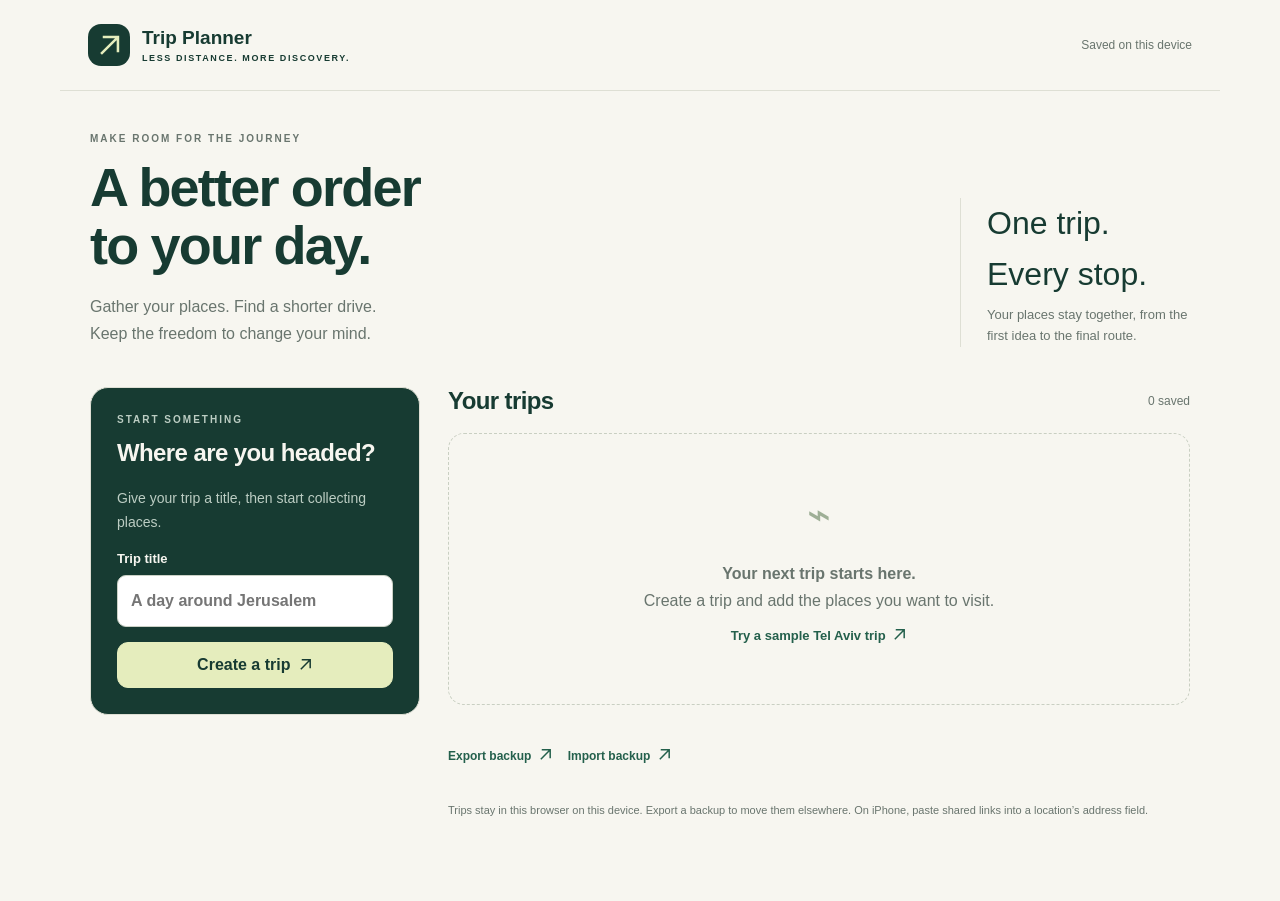
==== backend/app/web/index.html @ 1fe0a9c3 "Add manual arrival points for unroutable destinations" ====
<!doctype html>
<html lang="en">
  <head>
    <meta charset="utf-8" />
    <meta
      name="viewport"
      content="width=device-width,initial-scale=1,viewport-fit=cover"
    />
    <meta name="theme-color" content="#193c34" />
    <meta name="apple-mobile-web-app-title" content="Trip Planner" />
    <link
      rel="icon"
      href="data:image/svg+xml,%3Csvg xmlns=%27http://www.w3.org/2000/svg%27 viewBox=%270 0 64 64%27%3E%3Crect width=%2764%27 height=%2764%27 rx=%2716%27 fill=%27%23173b32%27/%3E%3Cpath d=%27M18 46L46 18M20 18h26v26%27 stroke=%27%23e5edbd%27 stroke-width=%275%27 fill=%27none%27/%3E%3C/svg%3E"
    />
    <title>Trip Planner · A better order to your day</title>
    <link rel="stylesheet" href="./leaflet.css" />
    <link rel="stylesheet" href="./style.css?v=0.4.0" />
  </head>
  <body>
    <header class="masthead">
      <a class="brand" href="#" aria-label="Trip Planner home"
        ><span class="brandmark" aria-hidden="true"
          ><svg class="icon" viewBox="0 0 16 16">
            <path
              d="M3 13L13 3M4 3h9v9"
              fill="none"
              stroke="currentColor"
              stroke-width="1.5"
            /></svg></span
        ><span
          >Trip Planner<small>LESS DISTANCE. MORE DISCOVERY.</small></span
        ></a
      ><span class="local-tag">Saved on this device</span>
    </header>
    <main id="app"></main>
    <div
      id="notice"
      class="notice"
      role="status"
      aria-live="polite"
      hidden
    ></div>
    <dialog id="editor" aria-labelledby="editor-title">
      <form id="place-form">
        <div class="dialog-head">
          <div>
            <span class="eyebrow">YOUR PLACES</span>
            <h2 id="editor-title">Add a location</h2>
          </div>
          <button
            type="button"
            class="icon-button"
            data-close
            aria-label="Close editor"
          >
            ×
          </button>
        </div>
        <input type="hidden" name="id" /><label
          >Place name (optional)<input
            name="name"
            maxlength="200"
            autocomplete="off"
            placeholder="A café, a lookout, a friend’s place…" /></label
        ><label
          >Address or shared link<textarea
            name="address"
            rows="2"
            maxlength="16000"
            placeholder="Paste from Google Maps or Waze"
          ></textarea></label
        ><button type="button" class="text-button" id="extract">
          Retry link extraction
        </button>
        <p class="help">
          Coordinates and place names are extracted automatically from supported map links. You can edit them below.
        </p>
        <div class="coordinate-fields">
          <label
            >Latitude<input
              name="latitude"
              inputmode="decimal"
              placeholder="32.0800" /></label
          ><label
            >Longitude<input
              name="longitude"
              inputmode="decimal"
              placeholder="34.7800"
          /></label>
        </div>
        <p id="form-error" class="field-error" role="alert"></p>
        <div class="dialog-actions">
          <button type="button" class="secondary" data-close>Cancel</button
          ><button type="submit">Save location</button>
        </div>
      </form>
    </dialog>
    <script src="./leaflet.js"></script>
    <script type="module" src="./app.mjs?v=0.4.0"></script>
  </body>
</html>
---- backend/app/web/leaflet.css ----
/* required styles */

.leaflet-pane,
.leaflet-tile,
.leaflet-marker-icon,
.leaflet-marker-shadow,
.leaflet-tile-container,
.leaflet-pane > svg,
.leaflet-pane > canvas,
.leaflet-zoom-box,
.leaflet-image-layer,
.leaflet-layer {
	position: absolute;
	left: 0;
	top: 0;
	}
.leaflet-container {
	overflow: hidden;
	}
.leaflet-tile,
.leaflet-marker-icon,
.leaflet-marker-shadow {
	-webkit-user-select: none;
	   -moz-user-select: none;
	        user-select: none;
	  -webkit-user-drag: none;
	}
/* Prevents IE11 from highlighting tiles in blue */
.leaflet-tile::selection {
	background: transparent;
}
/* Safari renders non-retina tile on retina better with this, but Chrome is worse */
.leaflet-safari .leaflet-tile {
	image-rendering: -webkit-optimize-contrast;
	}
/* hack that prevents hw layers "stretching" when loading new tiles */
.leaflet-safari .leaflet-tile-container {
	width: 1600px;
	height: 1600px;
	-webkit-transform-origin: 0 0;
	}
.leaflet-marker-icon,
.leaflet-marker-shadow {
	display: block;
	}
/* .leaflet-container svg: reset svg max-width decleration shipped in Joomla! (joomla.org) 3.x */
/* .leaflet-container img: map is broken in FF if you have max-width: 100% on tiles */
.leaflet-container .leaflet-overlay-pane svg {
	max-width: none !important;
	max-height: none !important;
	}
.leaflet-container .leaflet-marker-pane img,
.leaflet-container .leaflet-shadow-pane img,
.leaflet-container .leaflet-tile-pane img,
.leaflet-container img.leaflet-image-layer,
.leaflet-container .leaflet-tile {
	max-width: none !important;
	max-height: none !important;
	width: auto;
	padding: 0;
	}

.leaflet-container img.leaflet-tile {
	/* See: https://bugs.chromium.org/p/chromium/issues/detail?id=600120 */
	mix-blend-mode: plus-lighter;
}

.leaflet-container.leaflet-touch-zoom {
	-ms-touch-action: pan-x pan-y;
	touch-action: pan-x pan-y;
	}
.leaflet-container.leaflet-touch-drag {
	-ms-touch-action: pinch-zoom;
	/* Fallback for FF which doesn't support pinch-zoom */
	touch-action: none;
	touch-action: pinch-zoom;
}
.leaflet-container.leaflet-touch-drag.leaflet-touch-zoom {
	-ms-touch-action: none;
	touch-action: none;
}
.leaflet-container {
	-webkit-tap-highlight-color: transparent;
}
.leaflet-container a {
	-webkit-tap-highlight-color: rgba(51, 181, 229, 0.4);
}
.leaflet-tile {
	filter: inherit;
	visibility: hidden;
	}
.leaflet-tile-loaded {
	visibility: inherit;
	}
.leaflet-zoom-box {
	width: 0;
	height: 0;
	-moz-box-sizing: border-box;
	     box-sizing: border-box;
	z-index: 800;
	}
/* workaround for https://bugzilla.mozilla.org/show_bug.cgi?id=888319 */
.leaflet-overlay-pane svg {
	-moz-user-select: none;
	}

.leaflet-pane         { z-index: 400; }

.leaflet-tile-pane    { z-index: 200; }
.leaflet-overlay-pane { z-index: 400; }
.leaflet-shadow-pane  { z-index: 500; }
.leaflet-marker-pane  { z-index: 600; }
.leaflet-tooltip-pane   { z-index: 650; }
.leaflet-popup-pane   { z-index: 700; }

.leaflet-map-pane canvas { z-index: 100; }
.leaflet-map-pane svg    { z-index: 200; }

.leaflet-vml-shape {
	width: 1px;
	height: 1px;
	}
.lvml {
	behavior: url(#default#VML);
	display: inline-block;
	position: absolute;
	}


/* control positioning */

.leaflet-control {
	position: relative;
	z-index: 800;
	pointer-events: visiblePainted; /* IE 9-10 doesn't have auto */
	pointer-events: auto;
	}
.leaflet-top,
.leaflet-bottom {
	position: absolute;
	z-index: 1000;
	pointer-events: none;
	}
.leaflet-top {
	top: 0;
	}
.leaflet-right {
	right: 0;
	}
.leaflet-bottom {
	bottom: 0;
	}
.leaflet-left {
	left: 0;
	}
.leaflet-control {
	float: left;
	clear: both;
	}
.leaflet-right .leaflet-control {
	float: right;
	}
.leaflet-top .leaflet-control {
	margin-top: 10px;
	}
.leaflet-bottom .leaflet-control {
	margin-bottom: 10px;
	}
.leaflet-left .leaflet-control {
	margin-left: 10px;
	}
.leaflet-right .leaflet-control {
	margin-right: 10px;
	}


/* zoom and fade animations */

.leaflet-fade-anim .leaflet-popup {
	opacity: 0;
	-webkit-transition: opacity 0.2s linear;
	   -moz-transition: opacity 0.2s linear;
	        transition: opacity 0.2s linear;
	}
.leaflet-fade-anim .leaflet-map-pane .leaflet-popup {
	opacity: 1;
	}
.leaflet-zoom-animated {
	-webkit-transform-origin: 0 0;
	    -ms-transform-origin: 0 0;
	        transform-origin: 0 0;
	}
svg.leaflet-zoom-animated {
	will-change: transform;
}

.leaflet-zoom-anim .leaflet-zoom-animated {
	-webkit-transition: -webkit-transform 0.25s cubic-bezier(0,0,0.25,1);
	   -moz-transition:    -moz-transform 0.25s cubic-bezier(0,0,0.25,1);
	        transition:         transform 0.25s cubic-bezier(0,0,0.25,1);
	}
.leaflet-zoom-anim .leaflet-tile,
.leaflet-pan-anim .leaflet-tile {
	-webkit-transition: none;
	   -moz-transition: none;
	        transition: none;
	}

.leaflet-zoom-anim .leaflet-zoom-hide {
	visibility: hidden;
	}


/* cursors */

.leaflet-interactive {
	cursor: pointer;
	}
.leaflet-grab {
	cursor: -webkit-grab;
	cursor:    -moz-grab;
	cursor:         grab;
	}
.leaflet-crosshair,
.leaflet-crosshair .leaflet-interactive {
	cursor: crosshair;
	}
.leaflet-popup-pane,
.leaflet-control {
	cursor: auto;
	}
.leaflet-dragging .leaflet-grab,
.leaflet-dragging .leaflet-grab .leaflet-interactive,
.leaflet-dragging .leaflet-marker-draggable {
	cursor: move;
	cursor: -webkit-grabbing;
	cursor:    -moz-grabbing;
	cursor:         grabbing;
	}

/* marker & overlays interactivity */
.leaflet-marker-icon,
.leaflet-marker-shadow,
.leaflet-image-layer,
.leaflet-pane > svg path,
.leaflet-tile-container {
	pointer-events: none;
	}

.leaflet-marker-icon.leaflet-interactive,
.leaflet-image-layer.leaflet-interactive,
.leaflet-pane > svg path.leaflet-interactive,
svg.leaflet-image-layer.leaflet-interactive path {
	pointer-events: visiblePainted; /* IE 9-10 doesn't have auto */
	pointer-events: auto;
	}

/* visual tweaks */

.leaflet-container {
	background: #ddd;
	outline-offset: 1px;
	}
.leaflet-container a {
	color: #0078A8;
	}
.leaflet-zoom-box {
	border: 2px dotted #38f;
	background: rgba(255,255,255,0.5);
	}


/* general typography */
.leaflet-container {
	font-family: "Helvetica Neue", Arial, Helvetica, sans-serif;
	font-size: 12px;
	font-size: 0.75rem;
	line-height: 1.5;
	}


/* general toolbar styles */

.leaflet-bar {
	box-shadow: 0 1px 5px rgba(0,0,0,0.65);
	border-radius: 4px;
	}
.leaflet-bar a {
	background-color: #fff;
	border-bottom: 1px solid #ccc;
	width: 26px;
	height: 26px;
	line-height: 26px;
	display: block;
	text-align: center;
	text-decoration: none;
	color: black;
	}
.leaflet-bar a,
.leaflet-control-layers-toggle {
	background-position: 50% 50%;
	background-repeat: no-repeat;
	display: block;
	}
.leaflet-bar a:hover,
.leaflet-bar a:focus {
	background-color: #f4f4f4;
	}
.leaflet-bar a:first-child {
	border-top-left-radius: 4px;
	border-top-right-radius: 4px;
	}
.leaflet-bar a:last-child {
	border-bottom-left-radius: 4px;
	border-bottom-right-radius: 4px;
	border-bottom: none;
	}
.leaflet-bar a.leaflet-disabled {
	cursor: default;
	background-color: #f4f4f4;
	color: #bbb;
	}

.leaflet-touch .leaflet-bar a {
	width: 30px;
	height: 30px;
	line-height: 30px;
	}
.leaflet-touch .leaflet-bar a:first-child {
	border-top-left-radius: 2px;
	border-top-right-radius: 2px;
	}
.leaflet-touch .leaflet-bar a:last-child {
	border-bottom-left-radius: 2px;
	border-bottom-right-radius: 2px;
	}

/* zoom control */

.leaflet-control-zoom-in,
.leaflet-control-zoom-out {
	font: bold 18px 'Lucida Console', Monaco, monospace;
	text-indent: 1px;
	}

.leaflet-touch .leaflet-control-zoom-in, .leaflet-touch .leaflet-control-zoom-out  {
	font-size: 22px;
	}


/* layers control */

.leaflet-control-layers {
	box-shadow: 0 1px 5px rgba(0,0,0,0.4);
	background: #fff;
	border-radius: 5px;
	}
.leaflet-control-layers-toggle {
	background-image: url(images/layers.png);
	width: 36px;
	height: 36px;
	}
.leaflet-retina .leaflet-control-layers-toggle {
	background-image: url(images/layers-2x.png);
	background-size: 26px 26px;
	}
.leaflet-touch .leaflet-control-layers-toggle {
	width: 44px;
	height: 44px;
	}
.leaflet-control-layers .leaflet-control-layers-list,
.leaflet-control-layers-expanded .leaflet-control-layers-toggle {
	display: none;
	}
.leaflet-control-layers-expanded .leaflet-control-layers-list {
	display: block;
	position: relative;
	}
.leaflet-control-layers-expanded {
	padding: 6px 10px 6px 6px;
	color: #333;
	background: #fff;
	}
.leaflet-control-layers-scrollbar {
	overflow-y: scroll;
	overflow-x: hidden;
	padding-right: 5px;
	}
.leaflet-control-layers-selector {
	margin-top: 2px;
	position: relative;
	top: 1px;
	}
.leaflet-control-layers label {
	display: block;
	font-size: 13px;
	font-size: 1.08333em;
	}
.leaflet-control-layers-separator {
	height: 0;
	border-top: 1px solid #ddd;
	margin: 5px -10px 5px -6px;
	}

/* Default icon URLs */
.leaflet-default-icon-path { /* used only in path-guessing heuristic, see L.Icon.Default */
	background-image: url(images/marker-icon.png);
	}


/* attribution and scale controls */

.leaflet-container .leaflet-control-attribution {
	background: #fff;
	background: rgba(255, 255, 255, 0.8);
	margin: 0;
	}
.leaflet-control-attribution,
.leaflet-control-scale-line {
	padding: 0 5px;
	color: #333;
	line-height: 1.4;
	}
.leaflet-control-attribution a {
	text-decoration: none;
	}
.leaflet-control-attribution a:hover,
.leaflet-control-attribution a:focus {
	text-decoration: underline;
	}
.leaflet-attribution-flag {
	display: inline !important;
	vertical-align: baseline !important;
	width: 1em;
	height: 0.6669em;
	}
.leaflet-left .leaflet-control-scale {
	margin-left: 5px;
	}
.leaflet-bottom .leaflet-control-scale {
	margin-bottom: 5px;
	}
.leaflet-control-scale-line {
	border: 2px solid #777;
	border-top: none;
	line-height: 1.1;
	padding: 2px 5px 1px;
	white-space: nowrap;
	-moz-box-sizing: border-box;
	     box-sizing: border-box;
	background: rgba(255, 255, 255, 0.8);
	text-shadow: 1px 1px #fff;
	}
.leaflet-control-scale-line:not(:first-child) {
	border-top: 2px solid #777;
	border-bottom: none;
	margin-top: -2px;
	}
.leaflet-control-scale-line:not(:first-child):not(:last-child) {
	border-bottom: 2px solid #777;
	}

.leaflet-touch .leaflet-control-attribution,
.leaflet-touch .leaflet-control-layers,
.leaflet-touch .leaflet-bar {
	box-shadow: none;
	}
.leaflet-touch .leaflet-control-layers,
.leaflet-touch .leaflet-bar {
	border: 2px solid rgba(0,0,0,0.2);
	background-clip: padding-box;
	}


/* popup */

.leaflet-popup {
	position: absolute;
	text-align: center;
	margin-bottom: 20px;
	}
.leaflet-popup-content-wrapper {
	padding: 1px;
	text-align: left;
	border-radius: 12px;
	}
.leaflet-popup-content {
	margin: 13px 24px 13px 20px;
	line-height: 1.3;
	font-size: 13px;
	font-size: 1.08333em;
	min-height: 1px;
	}
.leaflet-popup-content p {
	margin: 17px 0;
	margin: 1.3em 0;
	}
.leaflet-popup-tip-container {
	width: 40px;
	height: 20px;
	position: absolute;
	left: 50%;
	margin-top: -1px;
	margin-left: -20px;
	overflow: hidden;
	pointer-events: none;
	}
.leaflet-popup-tip {
	width: 17px;
	height: 17px;
	padding: 1px;

	margin: -10px auto 0;
	pointer-events: auto;

	-webkit-transform: rotate(45deg);
	   -moz-transform: rotate(45deg);
	    -ms-transform: rotate(45deg);
	        transform: rotate(45deg);
	}
.leaflet-popup-content-wrapper,
.leaflet-popup-tip {
	background: white;
	color: #333;
	box-shadow: 0 3px 14px rgba(0,0,0,0.4);
	}
.leaflet-container a.leaflet-popup-close-button {
	position: absolute;
	top: 0;
	right: 0;
	border: none;
	text-align: center;
	width: 24px;
	height: 24px;
	font: 16px/24px Tahoma, Verdana, sans-serif;
	color: #757575;
	text-decoration: none;
	background: transparent;
	}
.leaflet-container a.leaflet-popup-close-button:hover,
.leaflet-container a.leaflet-popup-close-button:focus {
	color: #585858;
	}
.leaflet-popup-scrolled {
	overflow: auto;
	}

.leaflet-oldie .leaflet-popup-content-wrapper {
	-ms-zoom: 1;
	}
.leaflet-oldie .leaflet-popup-tip {
	width: 24px;
	margin: 0 auto;

	-ms-filter: "progid:DXImageTransform.Microsoft.Matrix(M11=0.70710678, M12=0.70710678, M21=-0.70710678, M22=0.70710678)";
	filter: progid:DXImageTransform.Microsoft.Matrix(M11=0.70710678, M12=0.70710678, M21=-0.70710678, M22=0.70710678);
	}

.leaflet-oldie .leaflet-control-zoom,
.leaflet-oldie .leaflet-control-layers,
.leaflet-oldie .leaflet-popup-content-wrapper,
.leaflet-oldie .leaflet-popup-tip {
	border: 1px solid #999;
	}


/* div icon */

.leaflet-div-icon {
	background: #fff;
	border: 1px solid #666;
	}


/* Tooltip */
/* Base styles for the element that has a tooltip */
.leaflet-tooltip {
	position: absolute;
	padding: 6px;
	background-color: #fff;
	border: 1px solid #fff;
	border-radius: 3px;
	color: #222;
	white-space: nowrap;
	-webkit-user-select: none;
	-moz-user-select: none;
	-ms-user-select: none;
	user-select: none;
	pointer-events: none;
	box-shadow: 0 1px 3px rgba(0,0,0,0.4);
	}
.leaflet-tooltip.leaflet-interactive {
	cursor: pointer;
	pointer-events: auto;
	}
.leaflet-tooltip-top:before,
.leaflet-tooltip-bottom:before,
.leaflet-tooltip-left:before,
.leaflet-tooltip-right:before {
	position: absolute;
	pointer-events: none;
	border: 6px solid transparent;
	background: transparent;
	content: "";
	}

/* Directions */

.leaflet-tooltip-bottom {
	margin-top: 6px;
}
.leaflet-tooltip-top {
	margin-top: -6px;
}
.leaflet-tooltip-bottom:before,
.leaflet-tooltip-top:before {
	left: 50%;
	margin-left: -6px;
	}
.leaflet-tooltip-top:before {
	bottom: 0;
	margin-bottom: -12px;
	border-top-color: #fff;
	}
.leaflet-tooltip-bottom:before {
	top: 0;
	margin-top: -12px;
	margin-left: -6px;
	border-bottom-color: #fff;
	}
.leaflet-tooltip-left {
	margin-left: -6px;
}
.leaflet-tooltip-right {
	margin-left: 6px;
}
.leaflet-tooltip-left:before,
.leaflet-tooltip-right:before {
	top: 50%;
	margin-top: -6px;
	}
.leaflet-tooltip-left:before {
	right: 0;
	margin-right: -12px;
	border-left-color: #fff;
	}
.leaflet-tooltip-right:before {
	left: 0;
	margin-left: -12px;
	border-right-color: #fff;
	}

/* Printing */

@media print {
	/* Prevent printers from removing background-images of controls. */
	.leaflet-control {
		-webkit-print-color-adjust: exact;
		print-color-adjust: exact;
		}
	}
---- backend/app/web/style.css ----
:root {
  --ink: #173b32;
  --muted: #69756e;
  --paper: #f7f6f0;
  --line: #dedfd4;
  --green: #24604c;
  --lime: #e5edbd;
  --white: #fff;
  --error: #9e3432;
  font-family: -apple-system, BlinkMacSystemFont, "Segoe UI", sans-serif;
  color: var(--ink);
  background: var(--paper);
  font-synthesis: none;
}
* {
  box-sizing: border-box;
}
body {
  margin: 0;
}
button,
input,
textarea,
select {
  font: inherit;
}
button,
a,
input,
select,
textarea {
  -webkit-tap-highlight-color: transparent;
}
button {
  border: 1px solid var(--green);
  background: var(--green);
  color: white;
  padding: 13px 19px;
  border-radius: 11px;
  font-weight: 650;
  cursor: pointer;
  min-height: 44px;
}
button:disabled {
  opacity: 0.4;
  cursor: default;
}
button:hover:not(:disabled) {
  filter: brightness(0.94);
}
a {
  color: inherit;
}
button:focus-visible,
a:focus-visible {
  outline: 3px solid #97ae55;
  outline-offset: 3px;
}
input,
textarea,
select {
  display: block;
  width: 100%;
  padding: 13px;
  border: 1px solid #cbd1c6;
  border-radius: 9px;
  background: white;
  color: var(--ink);
  margin-top: 7px;
  font-size: 16px;
}
input:focus,
textarea:focus,
select:focus {
  outline: 2px solid #679680;
  outline-offset: 1px;
}
label {
  display: block;
  font-size: 13px;
  font-weight: 650;
  line-height: 1.5;
}
h1,
h2,
h3,
p {
  margin-top: 0;
}
h1 {
  font-size: clamp(32px, 5vw, 54px);
  line-height: 1.08;
  letter-spacing: -1.8px;
  font-weight: 600;
  margin-bottom: 18px;
}
h2 {
  font-size: 24px;
  letter-spacing: -0.6px;
}
h3 {
  font-size: 17px;
}
.masthead {
  max-width: 1160px;
  margin: auto;
  padding: 24px 28px;
  display: flex;
  align-items: center;
  justify-content: space-between;
  border-bottom: 1px solid var(--line);
}
.brand {
  display: flex;
  gap: 12px;
  align-items: center;
  text-decoration: none;
  font-size: 19px;
  font-weight: 750;
}
.brand small {
  display: block;
  font-size: 9px;
  letter-spacing: 1.6px;
  font-weight: 600;
  margin-top: 4px;
}
.brandmark {
  display: grid;
  place-items: center;
  width: 42px;
  height: 42px;
  background: var(--ink);
  color: var(--lime);
  border-radius: 13px;
  font-size: 29px;
}
.local-tag {
  font-size: 12px;
  color: var(--muted);
}
main {
  max-width: 1100px;
  margin: auto;
  padding: 42px 0 70px;
}
.eyebrow {
  font-size: 10px;
  letter-spacing: 2px;
  font-weight: 750;
  color: var(--muted);
  display: block;
  margin-bottom: 14px;
}
.intro {
  display: flex;
  justify-content: space-between;
  gap: 40px;
  align-items: end;
  margin-bottom: 40px;
}
.intro p {
  max-width: 420px;
  color: var(--muted);
  font-size: 16px;
  line-height: 1.7;
  margin: 0;
}
.intro aside {
  border-left: 1px solid var(--line);
  padding-left: 26px;
  font-size: 13px;
  max-width: 230px;
  color: var(--muted);
  line-height: 1.6;
}
.intro aside strong {
  display: block;
  font-size: 32px;
  color: var(--ink);
  font-weight: 500;
  margin-bottom: 5px;
}
.grid {
  display: grid;
  grid-template-columns: 330px 1fr;
  gap: 28px;
  align-items: start;
}
.panel {
  border: 1px solid var(--line);
  border-radius: 18px;
  background: white;
  padding: 26px;
}
.create-panel {
  background: var(--ink);
  color: var(--paper);
}
.create-panel .eyebrow,
.create-panel p {
  color: #bccdc3;
}
.create-panel p {
  font-size: 14px;
  line-height: 1.7;
}
.create-panel button {
  background: var(--lime);
  color: var(--ink);
  border-color: var(--lime);
  width: 100%;
  margin-top: 15px;
}
.create-panel input {
  background: #fff;
  color: var(--ink);
}
.section-head {
  display: flex;
  justify-content: space-between;
  align-items: center;
  margin-bottom: 18px;
  gap: 12px;
}
.section-head h2 {
  margin: 0;
}
.count {
  font-size: 12px;
  color: var(--muted);
}
.trip-card {
  display: block;
  width: 100%;
  text-align: start;
  background: white;
  color: var(--ink);
  border-color: var(--line);
  padding: 23px;
  margin-bottom: 12px;
  border-radius: 15px;
  font-weight: 400;
  position: relative;
}
.trip-card h3 {
  margin-bottom: 8px;
  font-size: 20px;
}
.trip-card small {
  color: var(--muted);
}
.trip-card .arrow {
  position: absolute;
  right: 24px;
  top: 25px;
  font-size: 24px;
}
.empty {
  padding: 46px 22px;
  text-align: center;
  border: 1px dashed #c9cfc2;
  border-radius: 16px;
  color: var(--muted);
  line-height: 1.7;
}
.empty .empty-icon {
  display: block;
  font-size: 40px;
  color: #9eaf96;
  margin-bottom: 12px;
}
.secondary {
  background: transparent;
  color: var(--ink);
  border-color: #cbd1c6;
}
.text-button {
  border: 0;
  background: transparent;
  color: var(--green);
  padding: 8px 0;
  text-align: start;
  font-size: 13px;
  min-height: 44px;
}
.back {
  padding: 6px 0;
  margin-bottom: 26px;
}
.trip-heading {
  display: flex;
  justify-content: space-between;
  align-items: center;
  gap: 15px;
  margin-bottom: 28px;
}
.trip-heading h1 {
  font-size: 38px;
  margin-bottom: 8px;
}
.trip-heading p {
  margin: 0;
  color: var(--muted);
  font-size: 14px;
}
.steps {
  display: flex;
  gap: 8px;
  border-bottom: 1px solid var(--line);
  margin-bottom: 25px;
}
.step {
  border: 0;
  border-radius: 0;
  background: transparent;
  color: var(--muted);
  padding: 14px 17px;
  border-bottom: 3px solid transparent;
  font-size: 14px;
}
.step.active {
  color: var(--ink);
  border-bottom-color: var(--green);
}
.step span {
  display: inline-grid;
  place-items: center;
  border: 1px solid #bdc7b9;
  border-radius: 50%;
  width: 22px;
  height: 22px;
  margin-right: 7px;
  font-size: 11px;
}
.step.active span {
  background: var(--ink);
  color: white;
  border-color: var(--ink);
}
.editor-layout {
  display: grid;
  grid-template-columns: 1fr 310px;
  gap: 25px;
  align-items: start;
}
.location {
  display: flex;
  gap: 14px;
  padding: 20px 0;
  border-bottom: 1px solid var(--line);
  align-items: start;
}
.location:first-child {
  padding-top: 0;
}
.location:last-child {
  border-bottom: 0;
  padding-bottom: 0;
}
.number {
  width: 29px;
  height: 29px;
  border-radius: 9px;
  background: #edf1e7;
  display: grid;
  place-items: center;
  flex-shrink: 0;
  font-size: 12px;
  font-weight: 700;
}
.place-copy {
  flex: 1;
  min-width: 0;
}
.place-copy h3 {
  margin: 0 0 7px;
  font-size: 16px;
  overflow-wrap: anywhere;
}
.place-copy p {
  margin: 0 0 8px;
  color: var(--muted);
  font-size: 13px;
  line-height: 1.5;
  overflow-wrap: anywhere;
}
.badge {
  font-size: 10px;
  border-radius: 5px;
  background: #edf2e8;
  padding: 4px 6px;
  display: inline-block;
  margin: 0 4px 3px 0;
}
.badge.pending {
  background: #faf0d4;
  color: #826223;
}
.actions {
  display: flex;
  gap: 4px;
}
.icon-button {
  border: 0;
  background: transparent;
  color: var(--muted);
  padding: 7px;
  min-width: 36px;
  min-height: 36px;
  font-size: 20px;
  line-height: 1;
}
.tip {
  background: #edf0e2;
  border-radius: 15px;
  padding: 22px;
  font-size: 13px;
  line-height: 1.7;
}
.tip h3 {
  margin-bottom: 9px;
}
.wide {
  width: 100%;
  margin-top: 16px;
}
.help {
  font-size: 12px;
  line-height: 1.65;
  color: var(--muted);
  margin: 10px 0 18px;
}
.endpoint {
  margin-bottom: 20px;
}
.result {
  background: var(--ink);
  color: white;
  border-radius: 17px;
  padding: 26px;
  margin-bottom: 24px;
}
.result .eyebrow {
  color: #bbc9b7;
}
.distance {
  font-size: 46px;
  letter-spacing: -2px;
  font-weight: 550;
  margin-bottom: 7px;
}
.distance small {
  font-size: 18px;
  letter-spacing: 0;
  font-weight: 400;
  color: var(--lime);
}
.result p {
  font-size: 12px;
  color: #cfdbd1;
  margin: 0;
  line-height: 1.6;
}
.result.stale {
  background: #6c6758;
}
.route-stop {
  display: flex;
  gap: 13px;
  align-items: center;
  padding: 14px 0;
  border-bottom: 1px solid var(--line);
}
.route-stop:last-child {
  border: 0;
}
.route-stop .place-copy h3 {
  margin-bottom: 3px;
}
.route-label {
  font-size: 10px;
  color: var(--muted);
  text-transform: uppercase;
  letter-spacing: 1px;
}
.move-buttons {
  display: flex;
  gap: 3px;
}
.move-buttons button {
  padding: 4px 8px;
  border: 1px solid var(--line);
  background: white;
  color: var(--ink);
  min-height: 36px;
}
.busy {
  display: inline-block;
  width: 14px;
  height: 14px;
  border: 2px solid #ffffff66;
  border-top-color: white;
  border-radius: 50%;
  animation: spin 0.7s linear infinite;
  vertical-align: middle;
  margin-right: 6px;
}
@keyframes spin {
  to {
    transform: rotate(360deg);
  }
}
.notice {
  position: fixed;
  bottom: 24px;
  left: 50%;
  transform: translateX(-50%);
  max-width: min(90vw, 650px);
  background: var(--ink);
  color: white;
  border: 1px solid #839888;
  padding: 16px 21px;
  border-radius: 12px;
  box-shadow: 0 6px 30px #13281b33;
  z-index: 5;
  font-size: 14px;
  line-height: 1.5;
}
.notice.error {
  background: #6d302d;
}
.field-error {
  font-size: 13px;
  color: var(--error);
  line-height: 1.5;
}
dialog {
  border: 1px solid var(--line);
  border-radius: 20px;
  padding: 28px;
  width: min(94vw, 520px);
  max-height: 90dvh;
  color: var(--ink);
  background: var(--paper);
}
dialog::backdrop {
  background: #13281bb3;
}
dialog label {
  margin: 15px 0;
}
.dialog-head {
  display: flex;
  justify-content: space-between;
  align-items: start;
}
.dialog-head h2 {
  margin: 0;
}
.dialog-head .eyebrow {
  margin-bottom: 7px;
}
.coordinate-fields {
  display: grid;
  grid-template-columns: 1fr 1fr;
  gap: 14px;
}
.dialog-actions {
  display: flex;
  justify-content: end;
  gap: 10px;
  margin-top: 24px;
}
.storage {
  display: flex;
  gap: 15px;
  flex-wrap: wrap;
  margin-top: 28px;
}
.storage button {
  font-size: 12px;
}
.footnote {
  color: var(--muted);
  font-size: 11px;
  line-height: 1.7;
  margin-top: 24px;
}
.danger {
  color: var(--error);
}
.retry {
  margin-top: 12px;
}
[hidden] {
  display: none !important;
}
@media (min-width: 1200px) {
  main {
    padding-left: 0;
    padding-right: 0;
  }
}
@media (max-width: 1199px) {
  main {
    padding-left: 28px;
    padding-right: 28px;
  }
}
@media (max-width: 760px) {
  .masthead {
    padding: 18px 20px;
  }
  .brand {
    font-size: 17px;
  }
  .brand small {
    font-size: 8px;
  }
  .local-tag {
    max-width: 84px;
    text-align: right;
    font-size: 10px;
    line-height: 1.5;
  }
  main {
    padding: 28px 18px 60px;
  }
  .intro {
    display: block;
    margin-bottom: 28px;
  }
  .intro aside {
    display: none;
  }
  h1 {
    font-size: 38px;
  }
  .grid,
  .editor-layout {
    grid-template-columns: 1fr;
  }
  .grid {
    gap: 26px;
  }
  .panel {
    padding: 21px;
  }
  .trip-heading h1 {
    font-size: 30px;
  }
  .trip-heading {
    align-items: start;
  }
  .steps {
    gap: 0;
  }
  .step {
    padding: 12px 7px;
    font-size: 12px;
    flex: 1;
  }
  .step span {
    margin-right: 4px;
  }
  .editor-layout aside {
    order: 2;
  }
  .trip-card {
    padding: 20px;
  }
  .coordinate-fields {
    gap: 10px;
  }
  .actions {
    gap: 0;
  }
  .location {
    gap: 10px;
  }
  .notice {
    bottom: max(16px, env(safe-area-inset-bottom));
  }
  dialog {
    padding: 22px;
    max-height: 88dvh;
  }
  .storage {
    gap: 7px;
  }
  .storage button {
    font-size: 11px;
  }
  .distance {
    font-size: 40px;
  }
}
@media (prefers-reduced-motion: reduce) {
  .busy {
    animation: none;
  }
}
.route-overview {
  margin-top: 24px;
  border: 1px solid #d8dfd4;
  border-radius: 12px;
  overflow: hidden;
}
.map-toolbar { display: flex; align-items: center; justify-content: space-between; padding: 8px 12px; gap: 8px; }
.map-toolbar button { margin: 0; }
#route-map { height: 400px; width: 100%; background: #edf1e7; z-index: 0; }
.map-pin { border-radius: 50%; background: #fff; border: 2px solid #146b58; color: #173b32; display: flex; align-items: center; justify-content: center; font: bold 14px/1 system-ui; box-shadow: 0 2px 5px #0004; }
.map-pin.start { background: #173b32; color: #fff; border-color: #fff; }
.map-pin.end { background: #e5edbd; }
.map-legend, #map-status { font-size: 12px; margin: 10px 12px; }
#map-status:empty { display: none; }
#reload-map { margin: 0 12px 10px; }
.leaflet-container { font-family: inherit; }
.leaflet-popup-content { overflow-wrap: anywhere; }
@media (max-width: 600px) { #route-map { height: 350px; } }
.icon {
  width: 15px;
  height: 15px;
  display: inline-block;
  vertical-align: -2px;
  margin-left: 3px;
}
.brandmark .icon {
  width: 27px;
  height: 27px;
  margin: 0;
  display: block;
}
.actions button:first-child {
  font-size: 11px;
  font-weight: 650;
}
@media (max-width: 760px) {
  .plan-layout aside {
    order: 0;
  }
  .plan-layout > section {
    order: 1;
  }
}
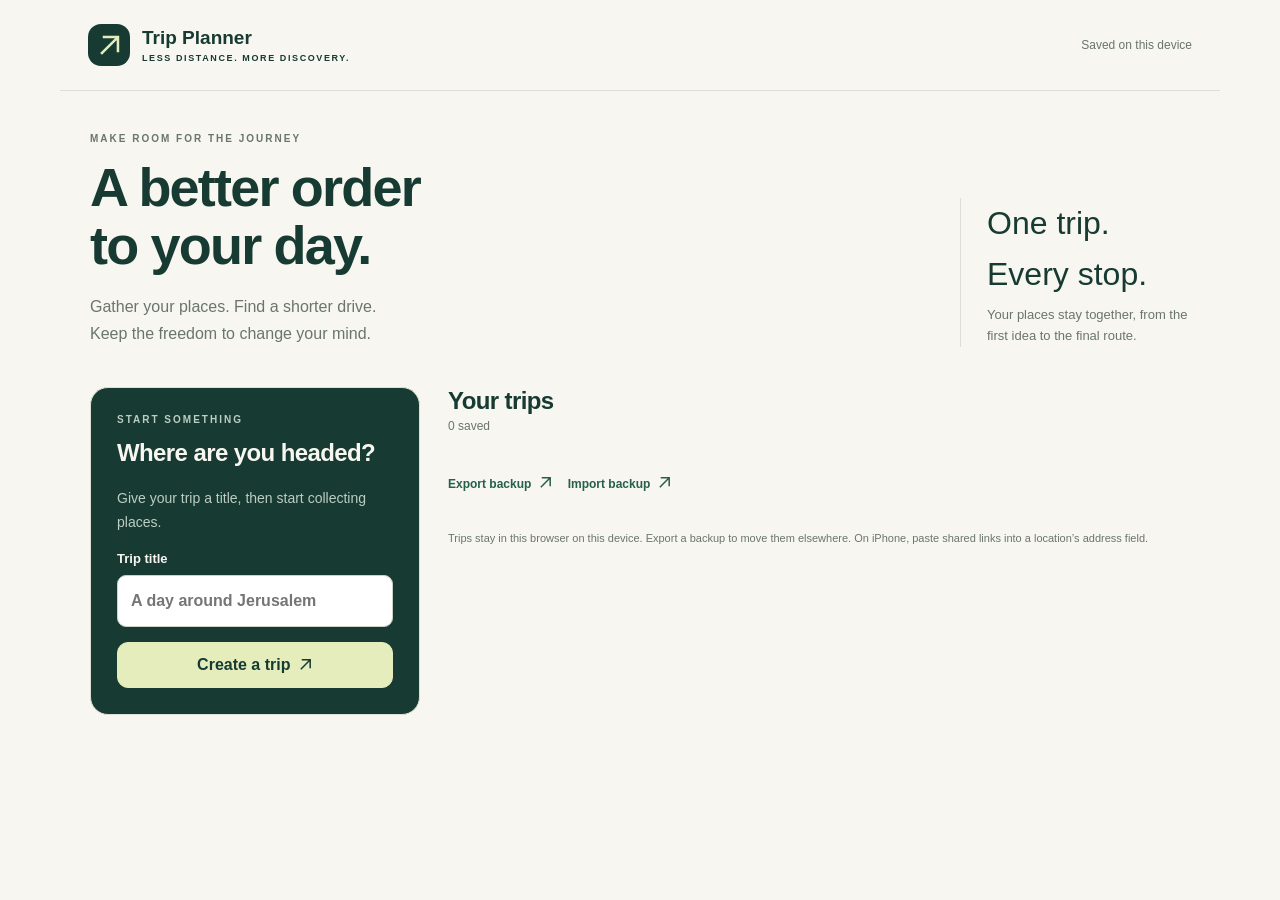
==== commit 710393ce: "Simplify empty trip list and place saved count below heading" ====
--- a/backend/app/web/index.html
+++ b/backend/app/web/index.html
@@ -14,7 +14,7 @@
     />
     <title>Trip Planner · A better order to your day</title>
     <link rel="stylesheet" href="./leaflet.css" />
-    <link rel="stylesheet" href="./style.css?v=0.4.0" />
+    <link rel="stylesheet" href="./style.css?v=0.5.3.1" />
   </head>
   <body>
     <header class="masthead">
@@ -96,6 +96,6 @@
       </form>
     </dialog>
     <script src="./leaflet.js"></script>
-    <script type="module" src="./app.mjs?v=0.4.0"></script>
+    <script type="module" src="./app.mjs?v=0.5.3.1"></script>
   </body>
 </html>
--- a/backend/app/web/style.css
+++ b/backend/app/web/style.css
@@ -744,3 +744,30 @@
     order: 1;
   }
 }
+
+.arrival-recovery { margin-top: 24px; border-left: 4px solid #b77730; }
+.arrival-recovery-heading h2 { margin: 8px 0 12px; font-size: clamp(21px, 4vw, 27px); }
+.arrival-recovery-heading p { line-height: 1.6; }
+.arrival-recovery-place { padding-top: 20px; margin-top: 20px; border-top: 1px solid #dedfd6; min-width: 0; }
+.arrival-recovery-place h3 { margin: 0 0 10px; overflow-wrap: anywhere; font-size: 18px; line-height: 1.5; text-align: start; }
+.arrival-recovery-actions { display: flex; flex-wrap: wrap; gap: 12px; margin-top: 18px; align-items: center; }
+.arrival-recovery-actions button { margin: 0; white-space: normal; }
+.arrival-adjustment { font-size: 13px; line-height: 1.5; color: #265d4f; }
+@media (max-width: 600px) {
+  .arrival-recovery-actions { flex-direction: column; align-items: stretch; }
+  .arrival-recovery-actions button { width: 100%; }
+}
+
+.endpoint-editor { margin: 18px 0; }
+.endpoint-editor summary { cursor: pointer; color: #265d4f; font-weight: 650; padding: 12px 0; }
+
+/* Small outline icon with a comfortable, separate touch target. */
+.trip-row { display: flex; align-items: center; gap: 4px; background: white; border: 1px solid var(--line); border-radius: 15px; margin-bottom: 12px; padding-inline-end: 8px; }
+.trip-row .trip-card { flex: 1; min-width: 0; border: 0; margin: 0; background: transparent; padding-inline-end: 48px; }
+.trip-card h3, .trip-card small { overflow-wrap: anywhere; }
+.trip-delete { display: inline-flex; align-items: center; justify-content: center; flex-shrink: 0; width: 48px; height: 48px; padding: 0; background: transparent; color: var(--muted); border: 0; border-radius: 50%; }
+.trip-delete:hover { color: #a33434; background: #faeeee; }
+.trip-delete:focus-visible { outline: 2px solid var(--ink); outline-offset: 2px; }
+
+.trips-heading { flex-direction: column; align-items: flex-start; gap: 4px; }
+.trips-heading h2 { margin: 0; }
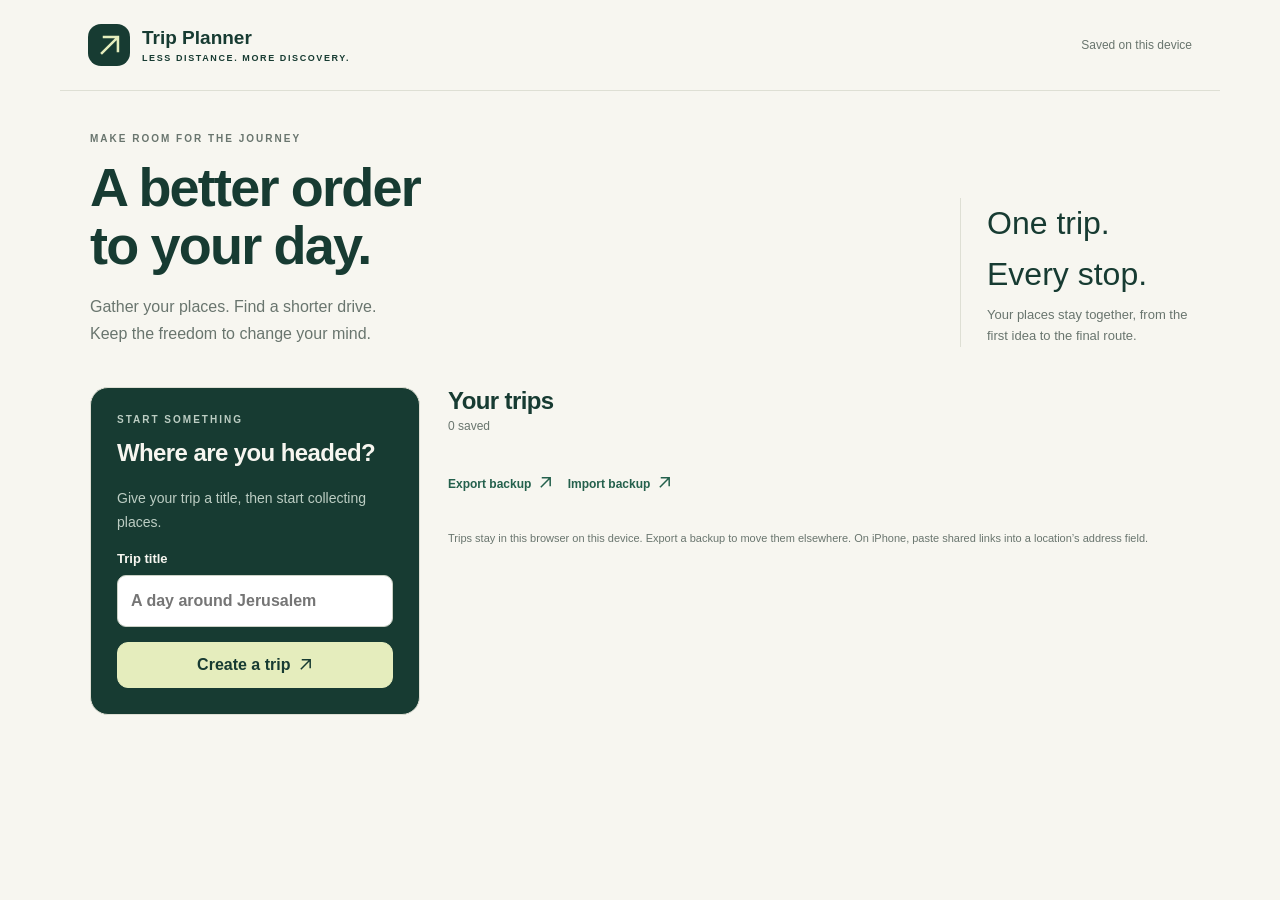
==== commit 8d054e50: "Give trip title and saved count a shared left alignment" ====
--- a/backend/app/web/index.html
+++ b/backend/app/web/index.html
@@ -14,7 +14,7 @@
     />
     <title>Trip Planner · A better order to your day</title>
     <link rel="stylesheet" href="./leaflet.css" />
-    <link rel="stylesheet" href="./style.css?v=0.5.3.1" />
+    <link rel="stylesheet" href="./style.css?v=0.5.3.2" />
   </head>
   <body>
     <header class="masthead">
@@ -96,6 +96,6 @@
       </form>
     </dialog>
     <script src="./leaflet.js"></script>
-    <script type="module" src="./app.mjs?v=0.5.3.1"></script>
+    <script type="module" src="./app.mjs?v=0.5.3.2"></script>
   </body>
 </html>
--- a/backend/app/web/style.css
+++ b/backend/app/web/style.css
@@ -769,5 +769,6 @@
 .trip-delete:hover { color: #a33434; background: #faeeee; }
 .trip-delete:focus-visible { outline: 2px solid var(--ink); outline-offset: 2px; }
 
-.trips-heading { flex-direction: column; align-items: flex-start; gap: 4px; }
-.trips-heading h2 { margin: 0; }
+.trips-heading { display: block; margin-bottom: 18px; text-align: left; }
+.trips-heading h2, .trips-heading .count { display: block; width: 100%; margin: 0; padding: 0; text-align: left; }
+.trips-heading .count { margin-top: 4px; }
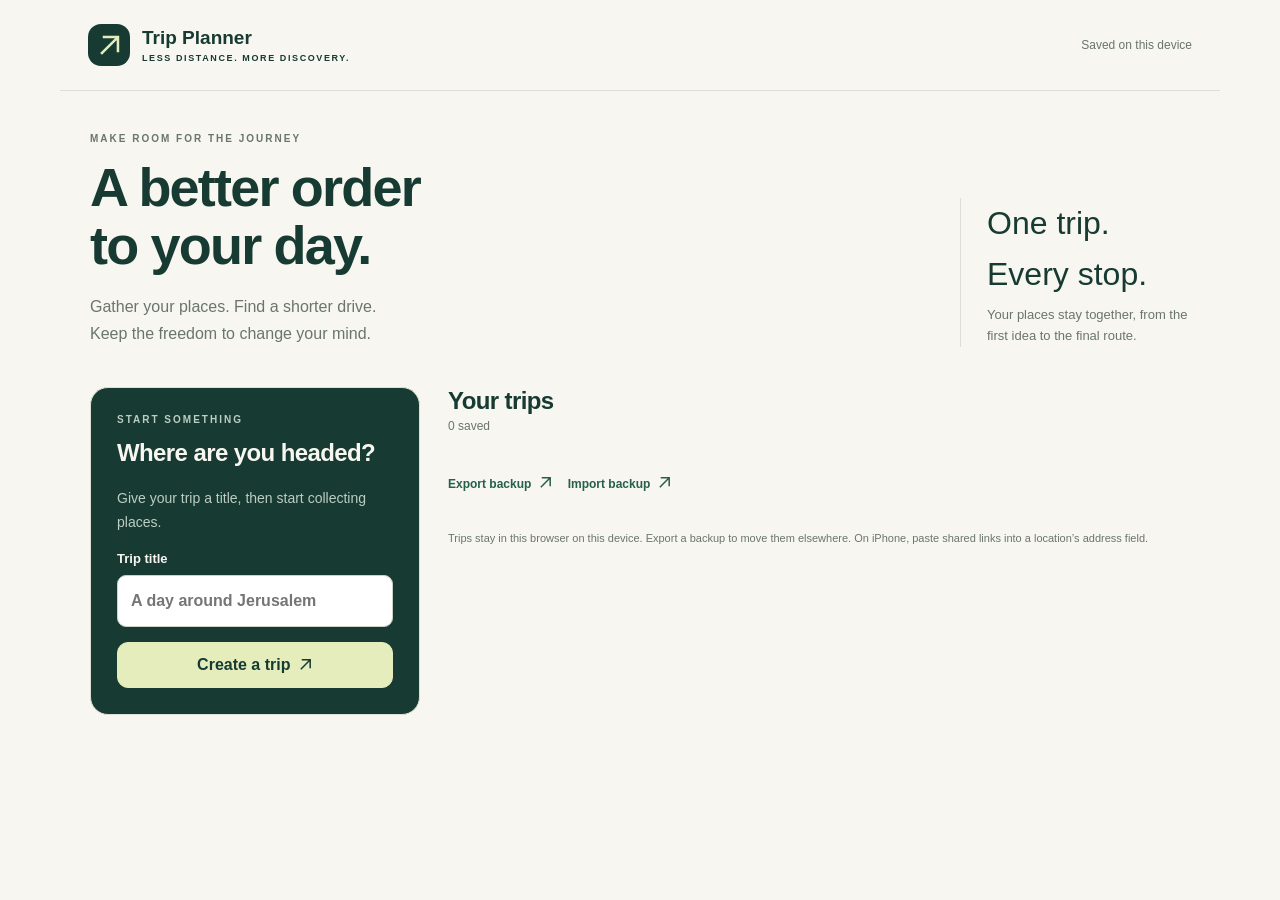
==== commit 61d915be: "Remove fixed engine name from web road-data attribution" ====
--- a/backend/app/web/index.html
+++ b/backend/app/web/index.html
@@ -96,6 +96,6 @@
       </form>
     </dialog>
     <script src="./leaflet.js"></script>
-    <script type="module" src="./app.mjs?v=0.5.3.2"></script>
+    <script type="module" src="./app.mjs?v=0.5.3.3"></script>
   </body>
 </html>
